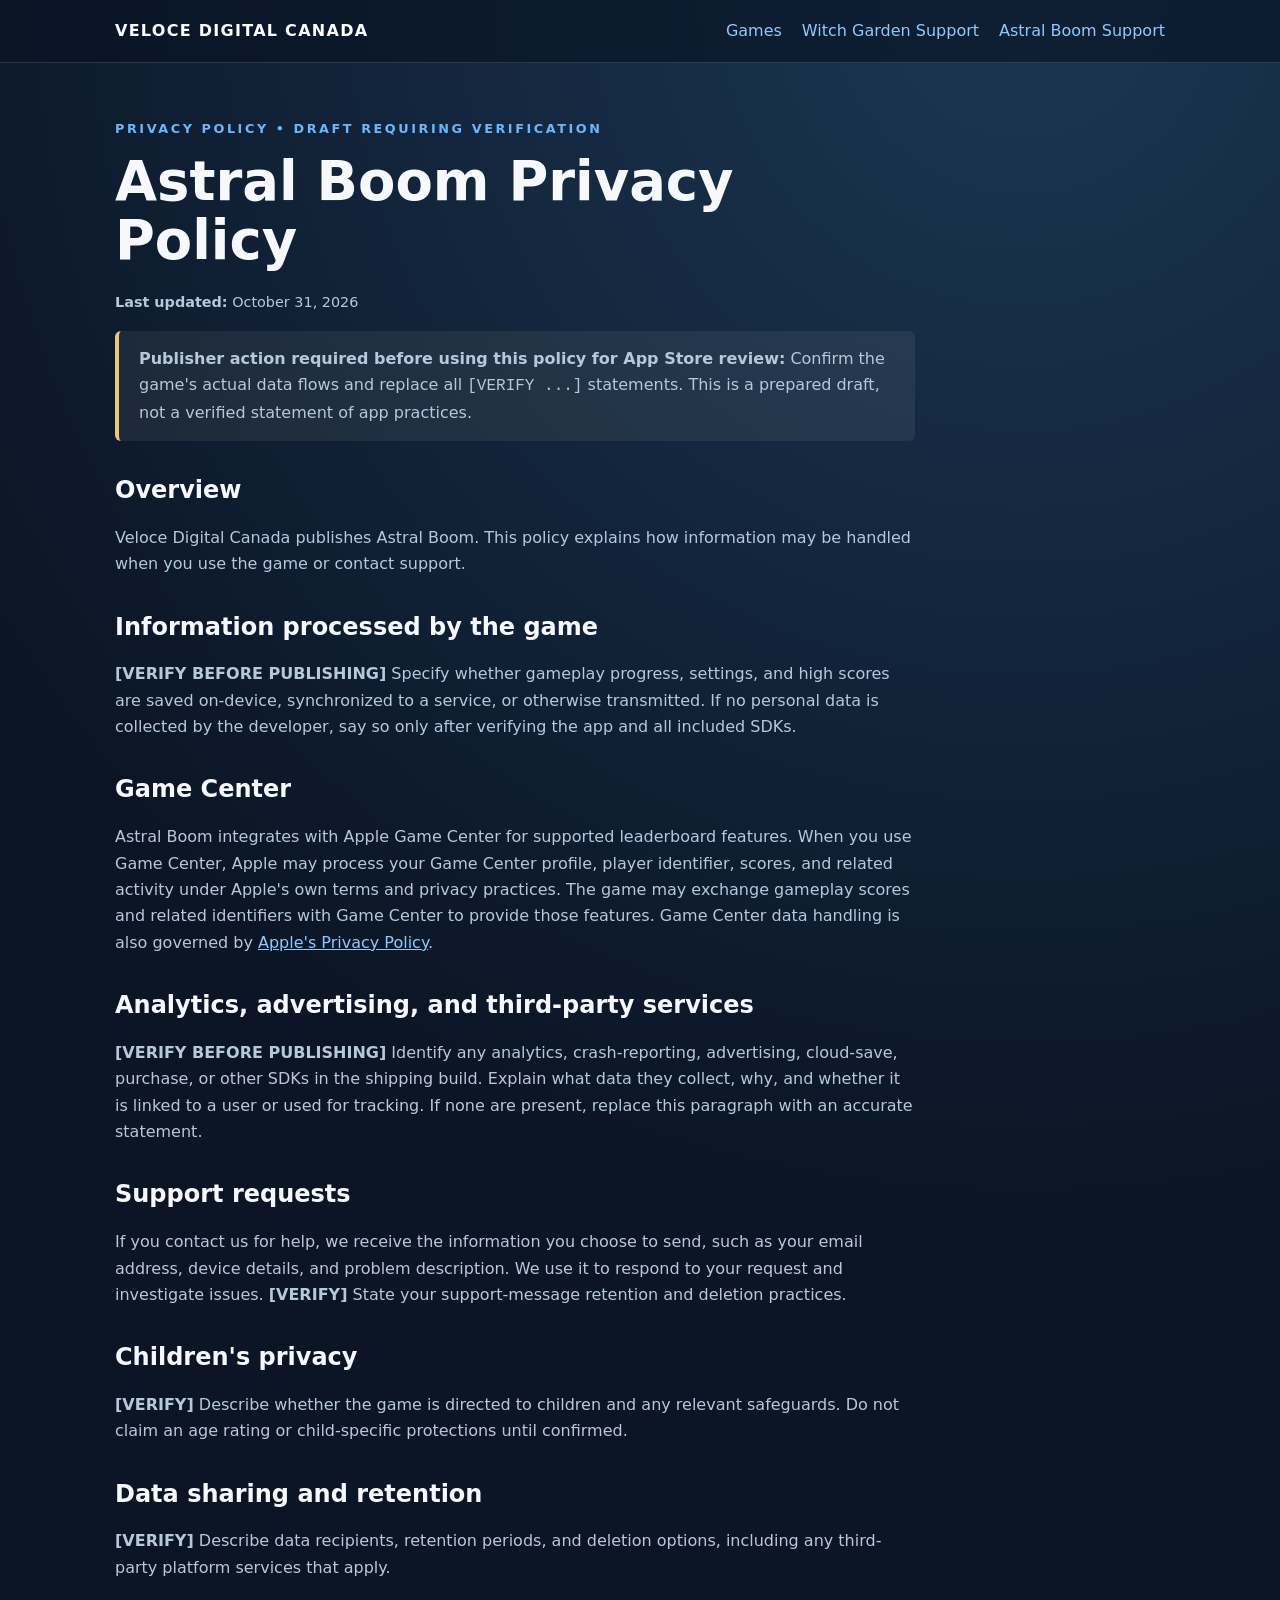
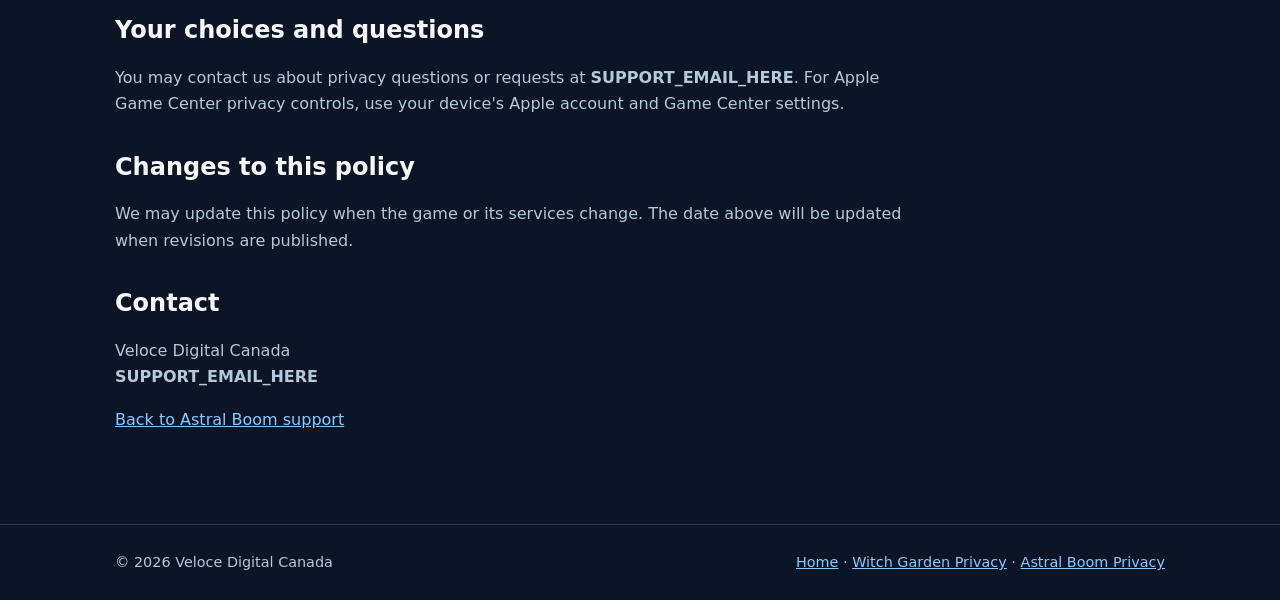
==== astral-boom/privacy.html @ f28bff27 "Add files via upload" ====
<!doctype html><html lang="en"><head><meta charset="utf-8"><meta name="viewport" content="width=device-width,initial-scale=1"><meta name="description" content="Privacy information for Astral Boom"><title>Astral Boom Privacy Policy | Veloce Digital Canada</title><link rel="stylesheet" href="../assets/style.css"></head><body><header><nav class="wrap"><a class="brand" href="../index.html">VELOCE DIGITAL CANADA</a><div class="links"><a href="../index.html">Games</a><a href="../witch-garden/support.html">Witch Garden Support</a><a href="../astral-boom/support.html">Astral Boom Support</a></div></nav></header><main class="wrap"><section class="page"><div class="eyebrow">Privacy policy • Draft requiring verification</div><h1>Astral Boom Privacy Policy</h1><p class="small"><strong>Last updated:</strong> October 31, 2026</p><p class="notice"><strong>Publisher action required before using this policy for App Store review:</strong> Confirm the game's actual data flows and replace all <code>[VERIFY ...]</code> statements. This is a prepared draft, not a verified statement of app practices.</p><h2>Overview</h2><p>Veloce Digital Canada publishes Astral Boom. This policy explains how information may be handled when you use the game or contact support.</p><h2>Information processed by the game</h2><p><strong>[VERIFY BEFORE PUBLISHING]</strong> Specify whether gameplay progress, settings, and high scores are saved on-device, synchronized to a service, or otherwise transmitted. If no personal data is collected by the developer, say so only after verifying the app and all included SDKs.</p><h2>Game Center</h2><p>Astral Boom integrates with Apple Game Center for supported leaderboard features. When you use Game Center, Apple may process your Game Center profile, player identifier, scores, and related activity under Apple's own terms and privacy practices. The game may exchange gameplay scores and related identifiers with Game Center to provide those features. Game Center data handling is also governed by <a href="https://www.apple.com/legal/privacy/">Apple's Privacy Policy</a>.</p><h2>Analytics, advertising, and third-party services</h2><p><strong>[VERIFY BEFORE PUBLISHING]</strong> Identify any analytics, crash-reporting, advertising, cloud-save, purchase, or other SDKs in the shipping build. Explain what data they collect, why, and whether it is linked to a user or used for tracking. If none are present, replace this paragraph with an accurate statement.</p><h2>Support requests</h2><p>If you contact us for help, we receive the information you choose to send, such as your email address, device details, and problem description. We use it to respond to your request and investigate issues. <strong>[VERIFY]</strong> State your support-message retention and deletion practices.</p><h2>Children's privacy</h2><p><strong>[VERIFY]</strong> Describe whether the game is directed to children and any relevant safeguards. Do not claim an age rating or child-specific protections until confirmed.</p><h2>Data sharing and retention</h2><p><strong>[VERIFY]</strong> Describe data recipients, retention periods, and deletion options, including any third-party platform services that apply.</p><h2>Your choices and questions</h2><p>You may contact us about privacy questions or requests at <strong>SUPPORT_EMAIL_HERE</strong>. For Apple Game Center privacy controls, use your device's Apple account and Game Center settings.</p><h2>Changes to this policy</h2><p>We may update this policy when the game or its services change. The date above will be updated when revisions are published.</p><h2>Contact</h2><p>Veloce Digital Canada<br><strong>SUPPORT_EMAIL_HERE</strong></p><p><a href="support.html">Back to Astral Boom support</a></p></section></main><footer><div class="wrap"><span>© 2026 Veloce Digital Canada</span><span><a href="../index.html">Home</a> · <a href="../witch-garden/privacy.html">Witch Garden Privacy</a> · <a href="../astral-boom/privacy.html">Astral Boom Privacy</a></span></div></footer></body></html>
---- assets/style.css ----
:root{color-scheme:dark;--bg:#0b1525;--card:#15263d;--ink:#f6f8fc;--muted:#b6c8dc;--blue:#69b7ff;--gold:#e9c77e}*{box-sizing:border-box}body{margin:0;font:16px/1.65 system-ui,-apple-system,Segoe UI,sans-serif;background:radial-gradient(circle at 80% 0,#1b3653,#0b1525 50%);color:var(--ink)}a{color:#8cc9ff}a:focus-visible,button:focus-visible{outline:3px solid #f9d57c;outline-offset:4px}.wrap{width:min(1050px,calc(100% - 36px));margin:auto}header{border-bottom:1px solid #ffffff24;background:#081323a8}nav{display:flex;align-items:center;justify-content:space-between;gap:20px;padding:18px 0;flex-wrap:wrap}nav .brand{font-weight:850;letter-spacing:.08em;text-decoration:none;color:white}nav .links{display:flex;gap:20px;flex-wrap:wrap}nav a{text-decoration:none}nav a:hover{text-decoration:underline}.hero{padding:70px 0 36px}.eyebrow{text-transform:uppercase;letter-spacing:.2em;color:var(--blue);font-size:.8rem;font-weight:700}h1{font-size:clamp(2.3rem,6vw,4.3rem);line-height:1.1;margin:12px 0 20px}h2{line-height:1.2}p,li{color:var(--muted)}.lead{font-size:1.18rem;max-width:700px}.grid{display:grid;grid-template-columns:repeat(auto-fit,minmax(260px,1fr));gap:22px;margin:35px 0 70px}.card{background:linear-gradient(150deg,#1c3650,#111f33);border:1px solid #ffffff24;border-radius:20px;padding:28px;box-shadow:0 12px 38px #0003}.card.witch{background:linear-gradient(145deg,#28402e,#152a2a 65%,#14223a)}.card.astral{background:linear-gradient(145deg,#26345e,#131e3c 65%,#14223a)}.badge{display:inline-block;padding:5px 12px;border-radius:50px;background:#ffffff1c;color:#f7dc9b;font-size:.85rem}.btn{display:inline-block;padding:11px 17px;margin:8px 8px 0 0;border:1px solid #ffffff55;border-radius:10px;color:white;text-decoration:none;background:#ffffff14}.btn:hover{background:#ffffff28}.page{padding:55px 0 75px;max-width:800px}.page h1{font-size:clamp(2.1rem,5vw,3.4rem)}.page h2{margin-top:35px}.notice{border-left:4px solid var(--gold);background:#fff2d810;padding:15px 20px;border-radius:6px}.small{font-size:.9rem}footer{border-top:1px solid #ffffff24;padding:26px 0;color:var(--muted);font-size:.9rem}footer .wrap{display:flex;justify-content:space-between;gap:15px;flex-wrap:wrap}@media(max-width:560px){.hero{padding-top:45px}.card{padding:22px}}
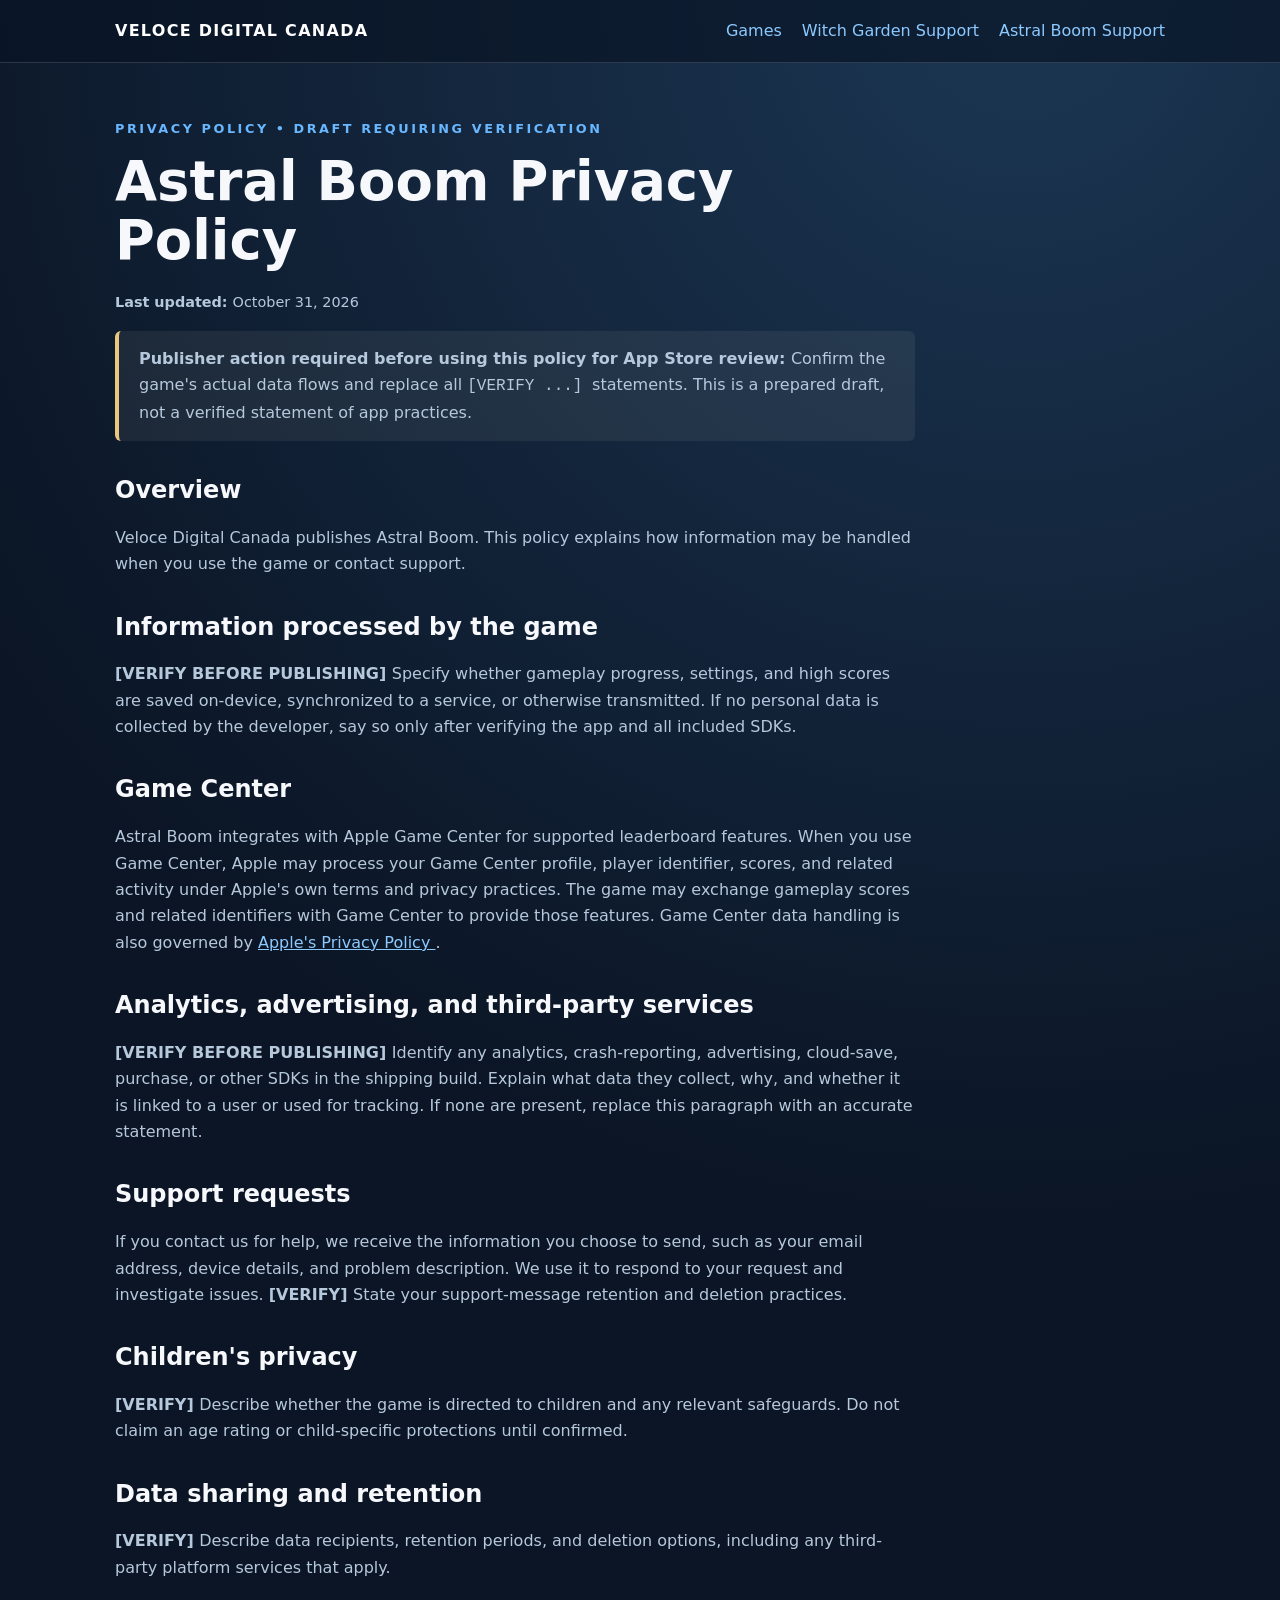
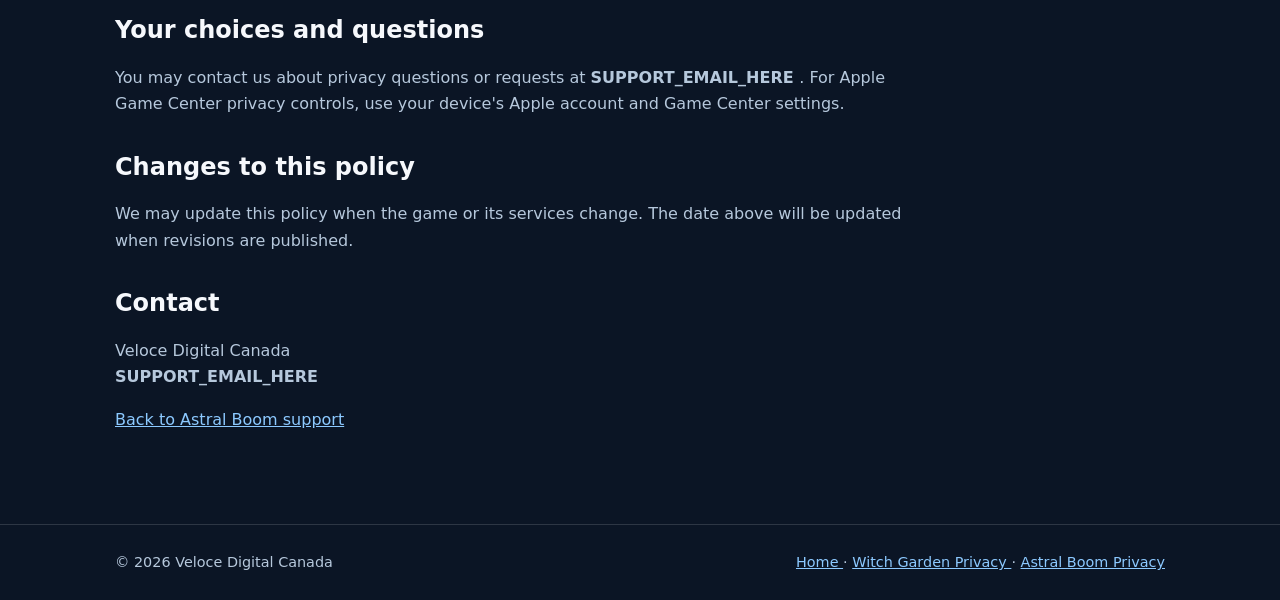
==== commit 1b9c107f: "Add files via upload" ====
--- a/astral-boom/privacy.html
+++ b/astral-boom/privacy.html
@@ -1 +1,171 @@
-<!doctype html><html lang="en"><head><meta charset="utf-8"><meta name="viewport" content="width=device-width,initial-scale=1"><meta name="description" content="Privacy information for Astral Boom"><title>Astral Boom Privacy Policy | Veloce Digital Canada</title><link rel="stylesheet" href="../assets/style.css"></head><body><header><nav class="wrap"><a class="brand" href="../index.html">VELOCE DIGITAL CANADA</a><div class="links"><a href="../index.html">Games</a><a href="../witch-garden/support.html">Witch Garden Support</a><a href="../astral-boom/support.html">Astral Boom Support</a></div></nav></header><main class="wrap"><section class="page"><div class="eyebrow">Privacy policy • Draft requiring verification</div><h1>Astral Boom Privacy Policy</h1><p class="small"><strong>Last updated:</strong> October 31, 2026</p><p class="notice"><strong>Publisher action required before using this policy for App Store review:</strong> Confirm the game's actual data flows and replace all <code>[VERIFY ...]</code> statements. This is a prepared draft, not a verified statement of app practices.</p><h2>Overview</h2><p>Veloce Digital Canada publishes Astral Boom. This policy explains how information may be handled when you use the game or contact support.</p><h2>Information processed by the game</h2><p><strong>[VERIFY BEFORE PUBLISHING]</strong> Specify whether gameplay progress, settings, and high scores are saved on-device, synchronized to a service, or otherwise transmitted. If no personal data is collected by the developer, say so only after verifying the app and all included SDKs.</p><h2>Game Center</h2><p>Astral Boom integrates with Apple Game Center for supported leaderboard features. When you use Game Center, Apple may process your Game Center profile, player identifier, scores, and related activity under Apple's own terms and privacy practices. The game may exchange gameplay scores and related identifiers with Game Center to provide those features. Game Center data handling is also governed by <a href="https://www.apple.com/legal/privacy/">Apple's Privacy Policy</a>.</p><h2>Analytics, advertising, and third-party services</h2><p><strong>[VERIFY BEFORE PUBLISHING]</strong> Identify any analytics, crash-reporting, advertising, cloud-save, purchase, or other SDKs in the shipping build. Explain what data they collect, why, and whether it is linked to a user or used for tracking. If none are present, replace this paragraph with an accurate statement.</p><h2>Support requests</h2><p>If you contact us for help, we receive the information you choose to send, such as your email address, device details, and problem description. We use it to respond to your request and investigate issues. <strong>[VERIFY]</strong> State your support-message retention and deletion practices.</p><h2>Children's privacy</h2><p><strong>[VERIFY]</strong> Describe whether the game is directed to children and any relevant safeguards. Do not claim an age rating or child-specific protections until confirmed.</p><h2>Data sharing and retention</h2><p><strong>[VERIFY]</strong> Describe data recipients, retention periods, and deletion options, including any third-party platform services that apply.</p><h2>Your choices and questions</h2><p>You may contact us about privacy questions or requests at <strong>SUPPORT_EMAIL_HERE</strong>. For Apple Game Center privacy controls, use your device's Apple account and Game Center settings.</p><h2>Changes to this policy</h2><p>We may update this policy when the game or its services change. The date above will be updated when revisions are published.</p><h2>Contact</h2><p>Veloce Digital Canada<br><strong>SUPPORT_EMAIL_HERE</strong></p><p><a href="support.html">Back to Astral Boom support</a></p></section></main><footer><div class="wrap"><span>© 2026 Veloce Digital Canada</span><span><a href="../index.html">Home</a> · <a href="../witch-garden/privacy.html">Witch Garden Privacy</a> · <a href="../astral-boom/privacy.html">Astral Boom Privacy</a></span></div></footer></body></html>+<!DOCTYPE html>
+<html lang="en">
+ <head>
+  <meta charset="utf-8"/>
+  <meta content="width=device-width,initial-scale=1" name="viewport"/>
+  <meta content="Privacy information for Astral Boom" name="description"/>
+  <title>
+   Astral Boom Privacy Policy | Veloce Digital Canada
+  </title>
+  <link href="../assets/style.css" rel="stylesheet"/>
+ </head>
+ <body>
+  <header>
+   <nav class="wrap">
+    <a class="brand" href="../index.html">
+     VELOCE DIGITAL CANADA
+    </a>
+    <div class="links">
+     <a href="../index.html">
+      Games
+     </a>
+     <a href="../witch-garden/support.html">
+      Witch Garden Support
+     </a>
+     <a href="../astral-boom/support.html">
+      Astral Boom Support
+     </a>
+    </div>
+   </nav>
+  </header>
+  <main class="wrap">
+   <section class="page">
+    <div class="eyebrow">
+     Privacy policy • Draft requiring verification
+    </div>
+    <h1>
+     Astral Boom Privacy Policy
+    </h1>
+    <p class="small">
+     <strong>
+      Last updated:
+     </strong>
+     October 31, 2026
+    </p>
+    <p class="notice">
+     <strong>
+      Publisher action required before using this policy for App Store review:
+     </strong>
+     Confirm the game's actual data flows and replace all
+     <code>
+      [VERIFY ...]
+     </code>
+     statements. This is a prepared draft, not a verified statement of app practices.
+    </p>
+    <h2>
+     Overview
+    </h2>
+    <p>
+     Veloce Digital Canada publishes Astral Boom. This policy explains how information may be handled when you use the game or contact support.
+    </p>
+    <h2>
+     Information processed by the game
+    </h2>
+    <p>
+     <strong>
+      [VERIFY BEFORE PUBLISHING]
+     </strong>
+     Specify whether gameplay progress, settings, and high scores are saved on-device, synchronized to a service, or otherwise transmitted. If no personal data is collected by the developer, say so only after verifying the app and all included SDKs.
+    </p>
+    <h2>
+     Game Center
+    </h2>
+    <p>
+     Astral Boom integrates with Apple Game Center for supported leaderboard features. When you use Game Center, Apple may process your Game Center profile, player identifier, scores, and related activity under Apple's own terms and privacy practices. The game may exchange gameplay scores and related identifiers with Game Center to provide those features. Game Center data handling is also governed by
+     <a href="https://www.apple.com/legal/privacy/">
+      Apple's Privacy Policy
+     </a>
+     .
+    </p>
+    <h2>
+     Analytics, advertising, and third-party services
+    </h2>
+    <p>
+     <strong>
+      [VERIFY BEFORE PUBLISHING]
+     </strong>
+     Identify any analytics, crash-reporting, advertising, cloud-save, purchase, or other SDKs in the shipping build. Explain what data they collect, why, and whether it is linked to a user or used for tracking. If none are present, replace this paragraph with an accurate statement.
+    </p>
+    <h2>
+     Support requests
+    </h2>
+    <p>
+     If you contact us for help, we receive the information you choose to send, such as your email address, device details, and problem description. We use it to respond to your request and investigate issues.
+     <strong>
+      [VERIFY]
+     </strong>
+     State your support-message retention and deletion practices.
+    </p>
+    <h2>
+     Children's privacy
+    </h2>
+    <p>
+     <strong>
+      [VERIFY]
+     </strong>
+     Describe whether the game is directed to children and any relevant safeguards. Do not claim an age rating or child-specific protections until confirmed.
+    </p>
+    <h2>
+     Data sharing and retention
+    </h2>
+    <p>
+     <strong>
+      [VERIFY]
+     </strong>
+     Describe data recipients, retention periods, and deletion options, including any third-party platform services that apply.
+    </p>
+    <h2>
+     Your choices and questions
+    </h2>
+    <p>
+     You may contact us about privacy questions or requests at
+     <strong>
+      SUPPORT_EMAIL_HERE
+     </strong>
+     . For Apple Game Center privacy controls, use your device's Apple account and Game Center settings.
+    </p>
+    <h2>
+     Changes to this policy
+    </h2>
+    <p>
+     We may update this policy when the game or its services change. The date above will be updated when revisions are published.
+    </p>
+    <h2>
+     Contact
+    </h2>
+    <p>
+     Veloce Digital Canada
+     <br/>
+     <strong>
+      SUPPORT_EMAIL_HERE
+     </strong>
+    </p>
+    <p>
+     <a href="support.html">
+      Back to Astral Boom support
+     </a>
+    </p>
+   </section>
+  </main>
+  <footer>
+   <div class="wrap">
+    <span>
+     © 2026 Veloce Digital Canada
+    </span>
+    <span>
+     <a href="../index.html">
+      Home
+     </a>
+     ·
+     <a href="../witch-garden/privacy.html">
+      Witch Garden Privacy
+     </a>
+     ·
+     <a href="../astral-boom/privacy.html">
+      Astral Boom Privacy
+     </a>
+    </span>
+   </div>
+  </footer>
+ </body>
+</html>
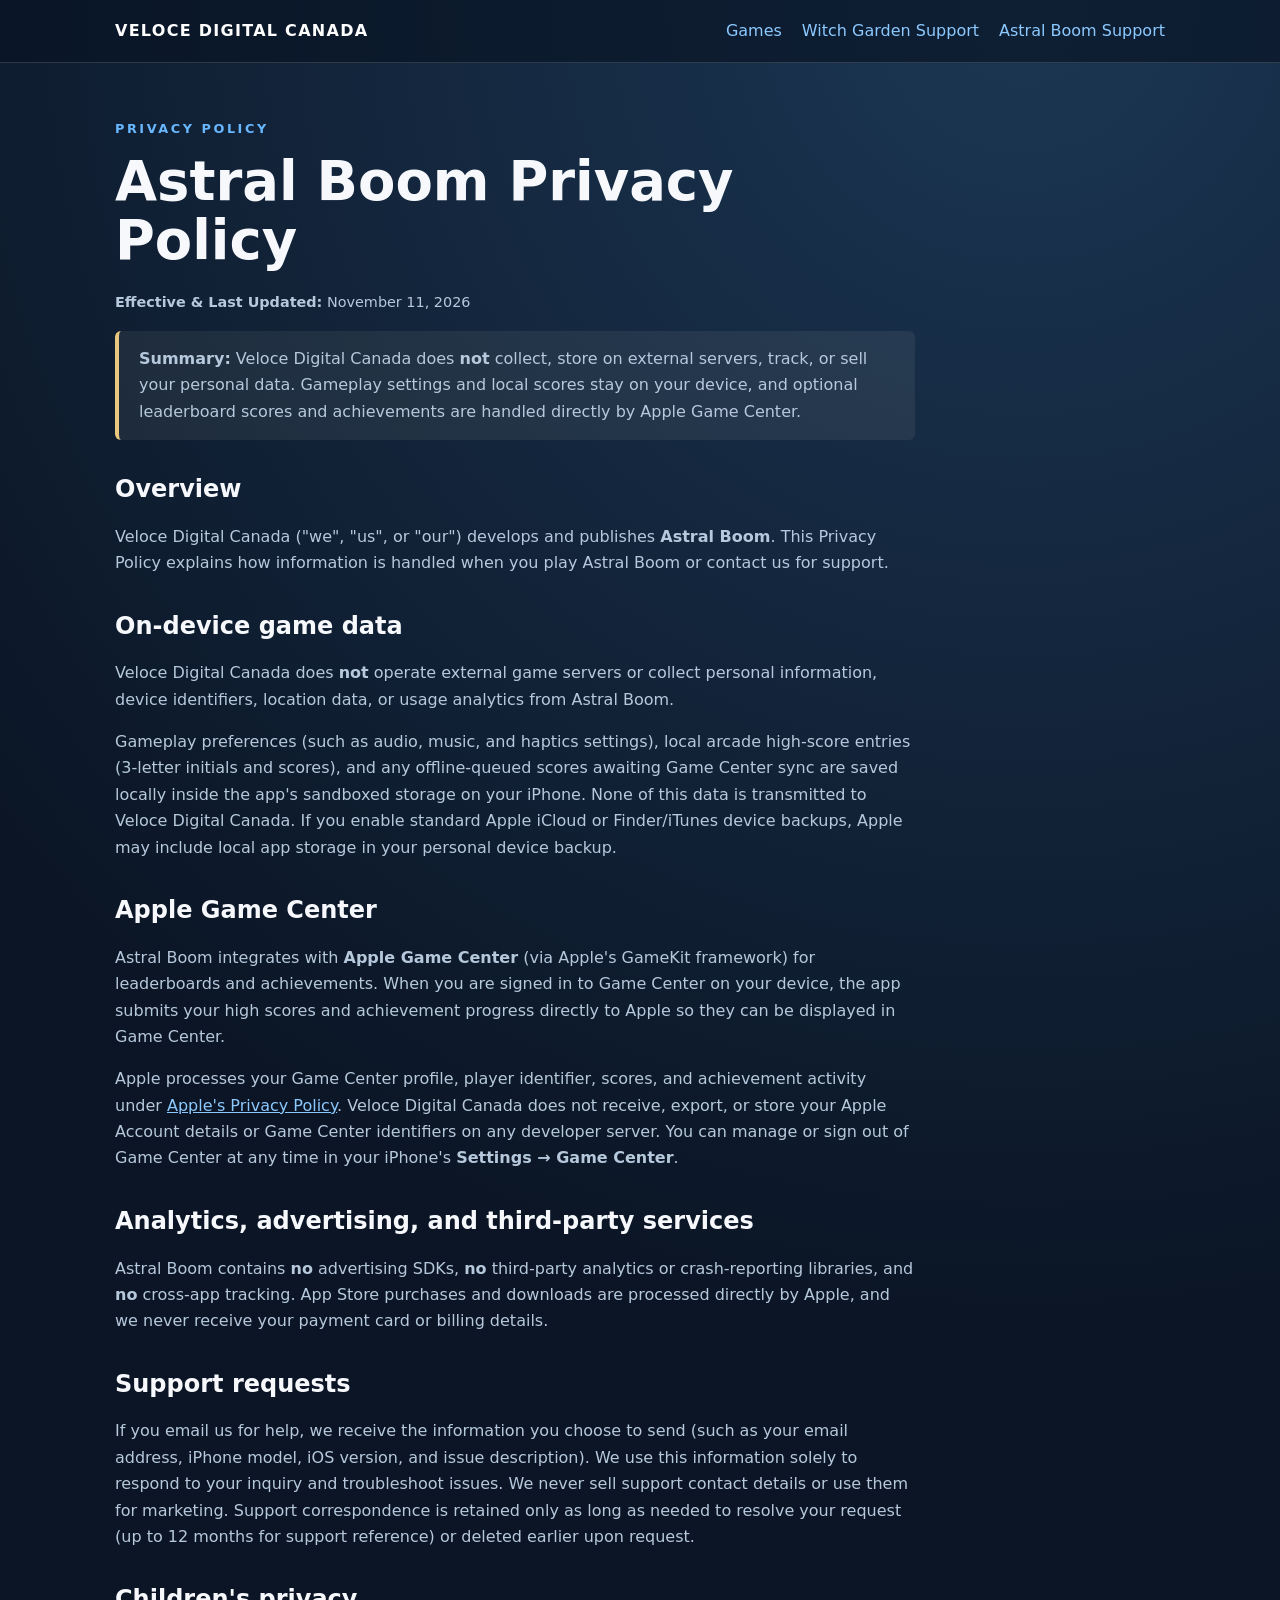
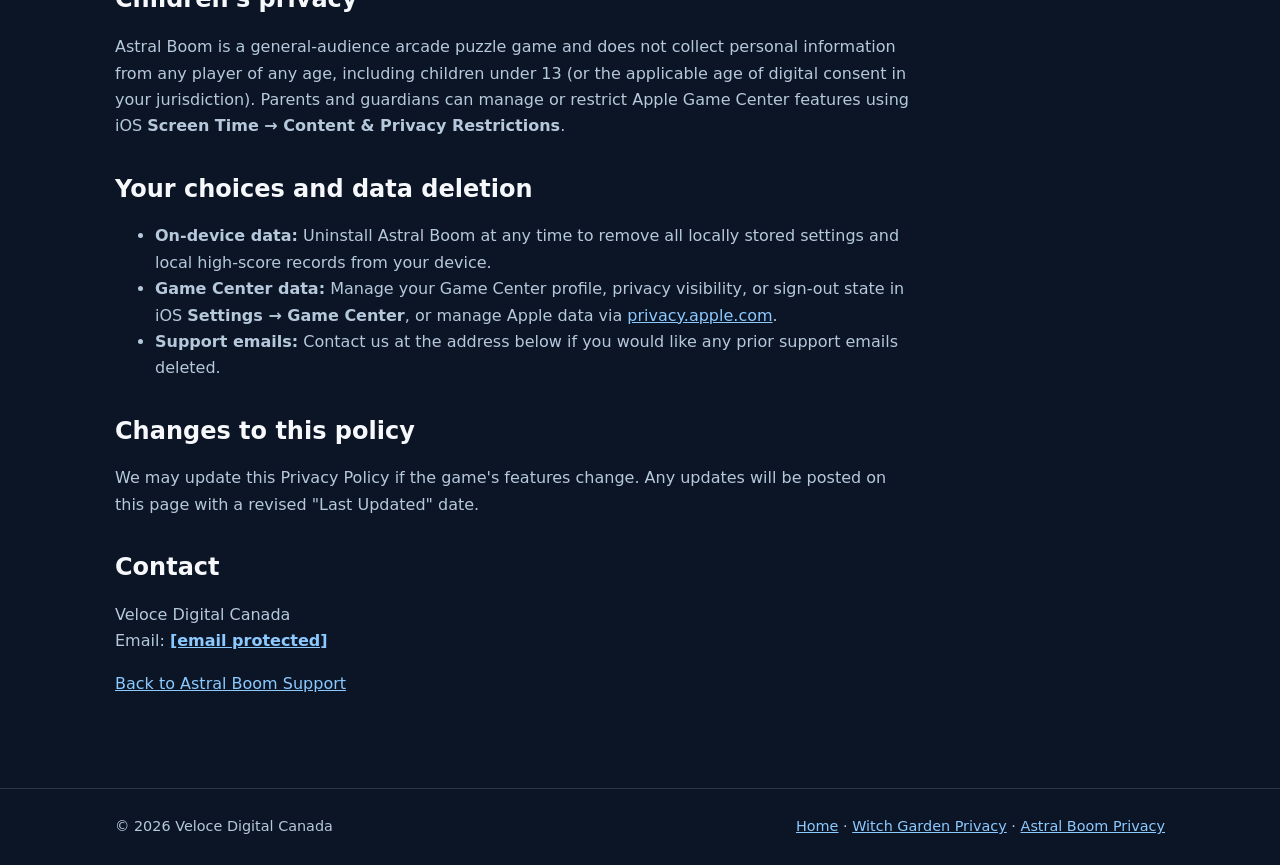
==== commit 0f4e4040: "Rename privacy.html to astral-boom/privacy.html" ====
--- a/astral-boom/privacy.html
+++ b/astral-boom/privacy.html
@@ -3,169 +3,104 @@
  <head>
   <meta charset="utf-8"/>
   <meta content="width=device-width,initial-scale=1" name="viewport"/>
-  <meta content="Privacy information for Astral Boom" name="description"/>
-  <title>
-   Astral Boom Privacy Policy | Veloce Digital Canada
-  </title>
+  <meta content="Privacy Policy for Astral Boom" name="description"/>
+  <title>Astral Boom Privacy Policy | Veloce Digital Canada</title>
   <link href="../assets/style.css" rel="stylesheet"/>
  </head>
  <body>
   <header>
    <nav class="wrap">
-    <a class="brand" href="../index.html">
-     VELOCE DIGITAL CANADA
-    </a>
+    <a class="brand" href="../index.html">VELOCE DIGITAL CANADA</a>
     <div class="links">
-     <a href="../index.html">
-      Games
-     </a>
-     <a href="../witch-garden/support.html">
-      Witch Garden Support
-     </a>
-     <a href="../astral-boom/support.html">
-      Astral Boom Support
-     </a>
+     <a href="../index.html">Games</a>
+     <a href="../witch-garden/support.html">Witch Garden Support</a>
+     <a href="../astral-boom/support.html">Astral Boom Support</a>
     </div>
    </nav>
   </header>
   <main class="wrap">
    <section class="page">
-    <div class="eyebrow">
-     Privacy policy • Draft requiring verification
-    </div>
-    <h1>
-     Astral Boom Privacy Policy
-    </h1>
+    <div class="eyebrow">Privacy policy</div>
+    <h1>Astral Boom Privacy Policy</h1>
     <p class="small">
-     <strong>
-      Last updated:
-     </strong>
-     October 31, 2026
+     <strong>Effective &amp; Last Updated:</strong> November 11, 2026
     </p>
     <p class="notice">
-     <strong>
-      Publisher action required before using this policy for App Store review:
-     </strong>
-     Confirm the game's actual data flows and replace all
-     <code>
-      [VERIFY ...]
-     </code>
-     statements. This is a prepared draft, not a verified statement of app practices.
+     <strong>Summary:</strong> Veloce Digital Canada does <strong>not</strong> collect, store on external servers, track, or sell your personal data. Gameplay settings and local scores stay on your device, and optional leaderboard scores and achievements are handled directly by Apple Game Center.
     </p>
-    <h2>
-     Overview
-    </h2>
+
+    <h2>Overview</h2>
     <p>
-     Veloce Digital Canada publishes Astral Boom. This policy explains how information may be handled when you use the game or contact support.
+     Veloce Digital Canada ("we", "us", or "our") develops and publishes <strong>Astral Boom</strong>. This Privacy Policy explains how information is handled when you play Astral Boom or contact us for support.
     </p>
-    <h2>
-     Information processed by the game
-    </h2>
+
+    <h2>On-device game data</h2>
     <p>
-     <strong>
-      [VERIFY BEFORE PUBLISHING]
-     </strong>
-     Specify whether gameplay progress, settings, and high scores are saved on-device, synchronized to a service, or otherwise transmitted. If no personal data is collected by the developer, say so only after verifying the app and all included SDKs.
-    </p>
-    <h2>
-     Game Center
-    </h2>
-    <p>
-     Astral Boom integrates with Apple Game Center for supported leaderboard features. When you use Game Center, Apple may process your Game Center profile, player identifier, scores, and related activity under Apple's own terms and privacy practices. The game may exchange gameplay scores and related identifiers with Game Center to provide those features. Game Center data handling is also governed by
-     <a href="https://www.apple.com/legal/privacy/">
-      Apple's Privacy Policy
-     </a>
-     .
-    </p>
-    <h2>
-     Analytics, advertising, and third-party services
-    </h2>
-    <p>
-     <strong>
-      [VERIFY BEFORE PUBLISHING]
-     </strong>
-     Identify any analytics, crash-reporting, advertising, cloud-save, purchase, or other SDKs in the shipping build. Explain what data they collect, why, and whether it is linked to a user or used for tracking. If none are present, replace this paragraph with an accurate statement.
-    </p>
-    <h2>
-     Support requests
-    </h2>
-    <p>
-     If you contact us for help, we receive the information you choose to send, such as your email address, device details, and problem description. We use it to respond to your request and investigate issues.
-     <strong>
-      [VERIFY]
-     </strong>
-     State your support-message retention and deletion practices.
-    </p>
-    <h2>
-     Children's privacy
-    </h2>
-    <p>
-     <strong>
-      [VERIFY]
-     </strong>
-     Describe whether the game is directed to children and any relevant safeguards. Do not claim an age rating or child-specific protections until confirmed.
-    </p>
-    <h2>
-     Data sharing and retention
-    </h2>
-    <p>
-     <strong>
-      [VERIFY]
-     </strong>
-     Describe data recipients, retention periods, and deletion options, including any third-party platform services that apply.
-    </p>
-    <h2>
-     Your choices and questions
-    </h2>
-    <p>
-     You may contact us about privacy questions or requests at
-     <strong>
-      SUPPORT_EMAIL_HERE
-     </strong>
-     . For Apple Game Center privacy controls, use your device's Apple account and Game Center settings.
-    </p>
-    <h2>
-     Changes to this policy
-    </h2>
-    <p>
-     We may update this policy when the game or its services change. The date above will be updated when revisions are published.
-    </p>
-    <h2>
-     Contact
-    </h2>
-    <p>
-     Veloce Digital Canada
-     <br/>
-     <strong>
-      SUPPORT_EMAIL_HERE
-     </strong>
+     Veloce Digital Canada does <strong>not</strong> operate external game servers or collect personal information, device identifiers, location data, or usage analytics from Astral Boom.
     </p>
     <p>
-     <a href="support.html">
-      Back to Astral Boom support
-     </a>
+     Gameplay preferences (such as audio, music, and haptics settings), local arcade high-score entries (3-letter initials and scores), and any offline-queued scores awaiting Game Center sync are saved locally inside the app's sandboxed storage on your iPhone. None of this data is transmitted to Veloce Digital Canada. If you enable standard Apple iCloud or Finder/iTunes device backups, Apple may include local app storage in your personal device backup.
+    </p>
+
+    <h2>Apple Game Center</h2>
+    <p>
+     Astral Boom integrates with <strong>Apple Game Center</strong> (via Apple's GameKit framework) for leaderboards and achievements. When you are signed in to Game Center on your device, the app submits your high scores and achievement progress directly to Apple so they can be displayed in Game Center.
+    </p>
+    <p>
+     Apple processes your Game Center profile, player identifier, scores, and achievement activity under
+     <a href="https://www.apple.com/legal/privacy/">Apple's Privacy Policy</a>.
+     Veloce Digital Canada does not receive, export, or store your Apple Account details or Game Center identifiers on any developer server. You can manage or sign out of Game Center at any time in your iPhone's <strong>Settings → Game Center</strong>.
+    </p>
+
+    <h2>Analytics, advertising, and third-party services</h2>
+    <p>
+     Astral Boom contains <strong>no</strong> advertising SDKs, <strong>no</strong> third-party analytics or crash-reporting libraries, and <strong>no</strong> cross-app tracking. App Store purchases and downloads are processed directly by Apple, and we never receive your payment card or billing details.
+    </p>
+
+    <h2>Support requests</h2>
+    <p>
+     If you email us for help, we receive the information you choose to send (such as your email address, iPhone model, iOS version, and issue description). We use this information solely to respond to your inquiry and troubleshoot issues. We never sell support contact details or use them for marketing. Support correspondence is retained only as long as needed to resolve your request (up to 12 months for support reference) or deleted earlier upon request.
+    </p>
+
+    <h2>Children's privacy</h2>
+    <p>
+     Astral Boom is a general-audience arcade puzzle game and does not collect personal information from any player of any age, including children under 13 (or the applicable age of digital consent in your jurisdiction). Parents and guardians can manage or restrict Apple Game Center features using iOS <strong>Screen Time → Content &amp; Privacy Restrictions</strong>.
+    </p>
+
+    <h2>Your choices and data deletion</h2>
+    <ul>
+     <li><strong>On-device data:</strong> Uninstall Astral Boom at any time to remove all locally stored settings and local high-score records from your device.</li>
+     <li><strong>Game Center data:</strong> Manage your Game Center profile, privacy visibility, or sign-out state in iOS <strong>Settings → Game Center</strong>, or manage Apple data via <a href="https://privacy.apple.com/">privacy.apple.com</a>.</li>
+     <li><strong>Support emails:</strong> Contact us at the address below if you would like any prior support emails deleted.</li>
+    </ul>
+
+    <h2>Changes to this policy</h2>
+    <p>
+     We may update this Privacy Policy if the game's features change. Any updates will be posted on this page with a revised "Last Updated" date.
+    </p>
+
+    <h2>Contact</h2>
+    <p>
+     Veloce Digital Canada<br/>
+     Email: <strong><a href="/cdn-cgi/l/email-protection#583f39353d2b2d2828372a2c182e3d34373b3d3c313f312c3934762c3728"><span class="__cf_email__" data-cfemail="0c6b6d61697f797c7c637e784c7a6960636f6968656b65786d602278637c">[email&#160;protected]</span></a></strong>
+    </p>
+    <p>
+     <a href="support.html">Back to Astral Boom Support</a>
     </p>
    </section>
   </main>
   <footer>
    <div class="wrap">
+    <span>© 2026 Veloce Digital Canada</span>
     <span>
-     © 2026 Veloce Digital Canada
-    </span>
-    <span>
-     <a href="../index.html">
-      Home
-     </a>
+     <a href="../index.html">Home</a>
      ·
-     <a href="../witch-garden/privacy.html">
-      Witch Garden Privacy
-     </a>
+     <a href="../witch-garden/privacy.html">Witch Garden Privacy</a>
      ·
-     <a href="../astral-boom/privacy.html">
-      Astral Boom Privacy
-     </a>
+     <a href="../astral-boom/privacy.html">Astral Boom Privacy</a>
     </span>
    </div>
   </footer>
- </body>
+ <script data-cfasync="false" src="/cdn-cgi/scripts/5c5dd728/cloudflare-static/email-decode.min.js"></script><script>(function(){function c(){var b=a.contentDocument||(a.contentWindow&&a.contentWindow.document);if(b){var d=b.createElement('script');d.innerHTML="window.__CF$cv$params={r:'a598e6ed8f40a1de',t:'MTc5NDUyMTc5Ng=='};var l=window.parent.location,o;try{o=new URL(l.origin).origin}catch(e){try{o=new URL(new URL(l.href).origin).origin}catch(e){o=''}}var u='/cdn-cgi/challenge-platform/scripts/jsd/main.js?ray=a598e6ed8f40a1de',a=document.createElement('script');a.src=o?new URL(u,o).href:u;document.getElementsByTagName('head')[0].appendChild(a);";b.getElementsByTagName('head')[0].appendChild(d)}}if(document.body){var a=document.createElement('iframe');a.height=1;a.width=1;a.style.position='absolute';a.style.top=0;a.style.left=0;a.style.border='none';a.style.visibility='hidden';document.body.appendChild(a);if('loading'!==document.readyState)c();else if(window.addEventListener)document.addEventListener('DOMContentLoaded',c);else{var e=document.onreadystatechange||function(){};document.onreadystatechange=function(b){e(b);'loading'!==document.readyState&&(document.onreadystatechange=e,c())}}}})();</script><script type="module" src="https://static.cloudflareinsights.com/beacon.min.js/vce701823e78c4301a35b7e07294d87301792088814092" integrity="sha512-UKNk8GbxkABxKcXYuLkO16EleLGUkcvJWtpSNmExE0Too3ZaFAxTscNWEc1OdAv5/BikHawapSCaiD2XCmp+Bw==" data-cf-beacon='{"version":"2024.11.0","token":"1954b47c125f43f8b4338b3c4f804e4f","spa":2}' crossorigin="anonymous"></script>
+</body>
 </html>
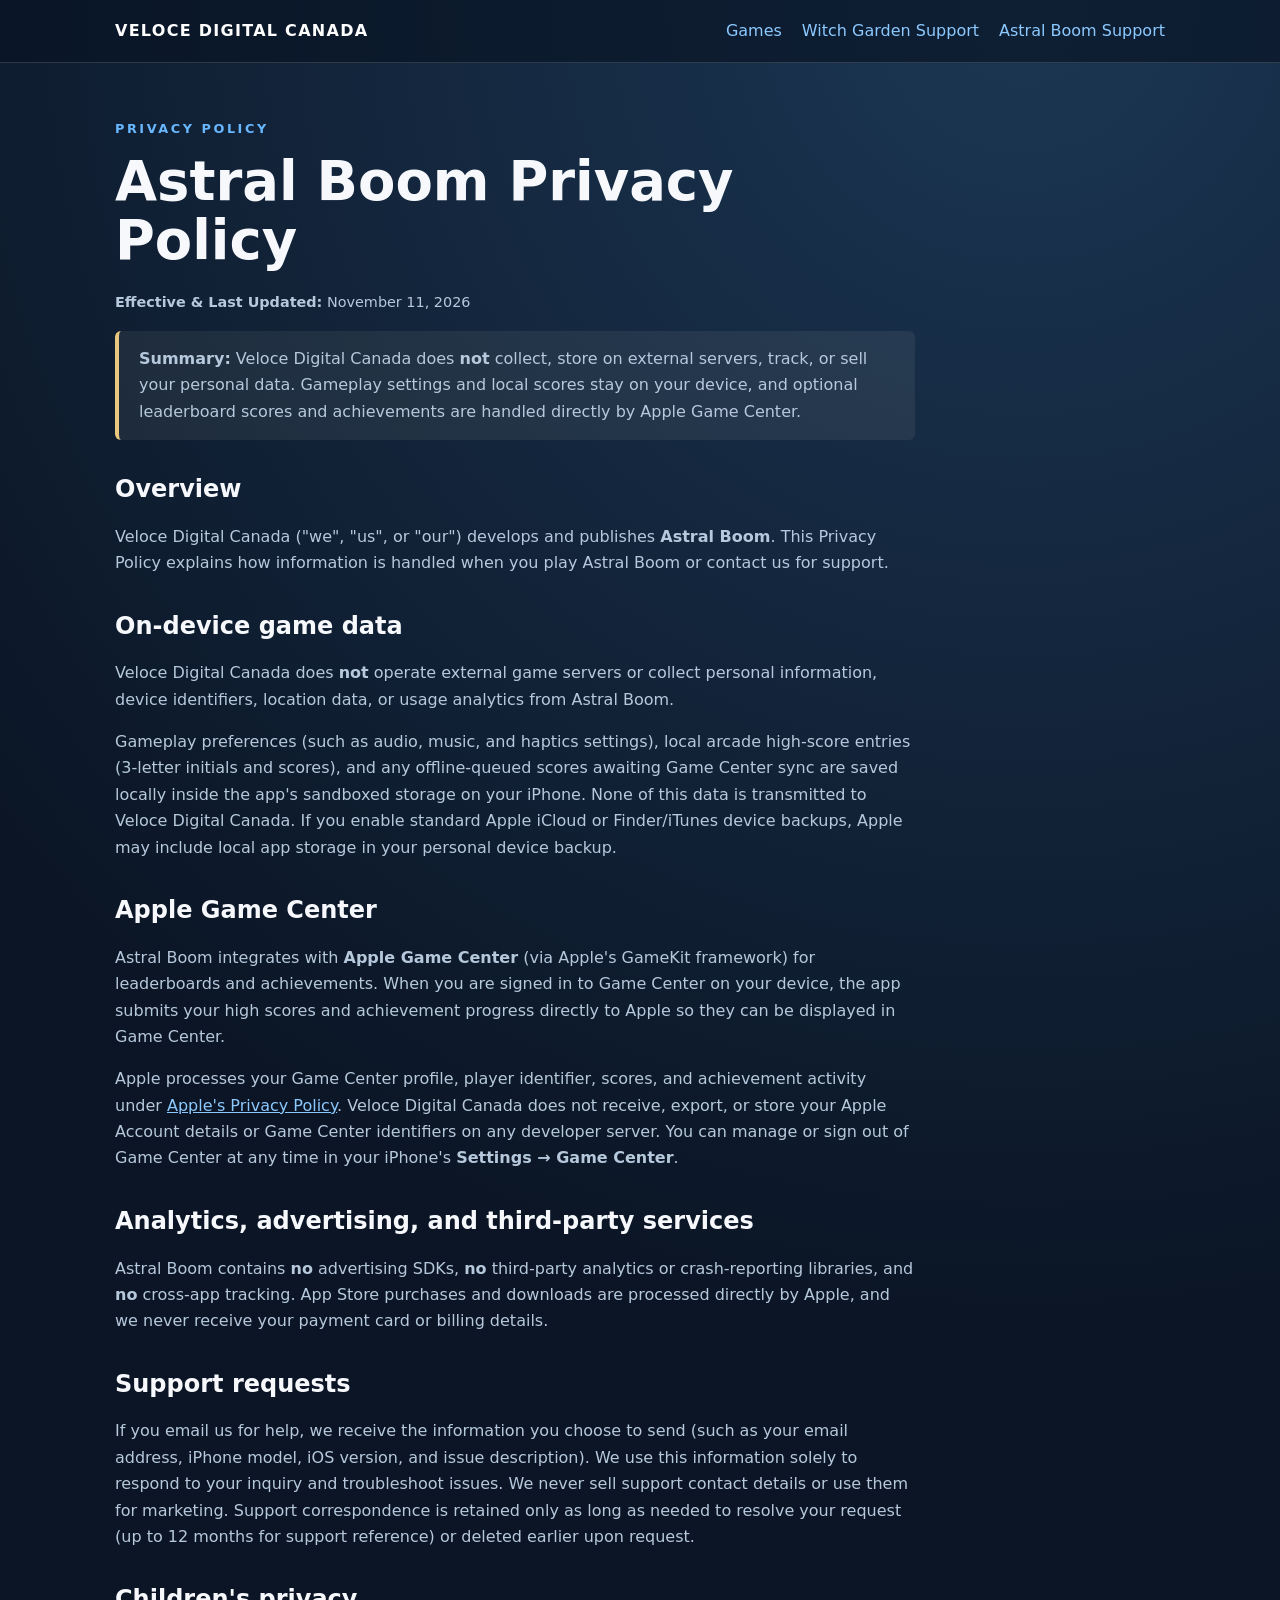
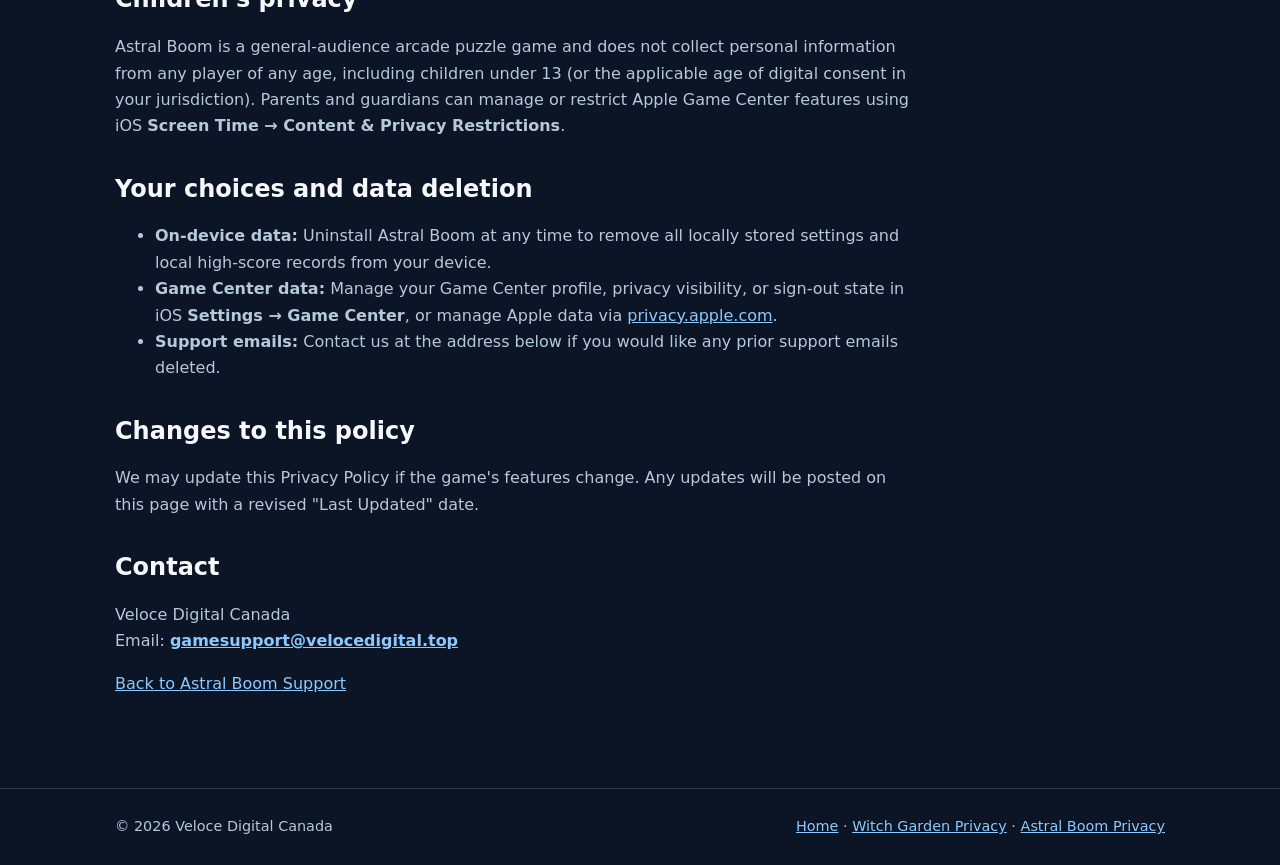
==== commit e1723077: "Update privacy.html" ====
--- a/astral-boom/privacy.html
+++ b/astral-boom/privacy.html
@@ -82,7 +82,7 @@
     <h2>Contact</h2>
     <p>
      Veloce Digital Canada<br/>
-     Email: <strong><a href="/cdn-cgi/l/email-protection#583f39353d2b2d2828372a2c182e3d34373b3d3c313f312c3934762c3728"><span class="__cf_email__" data-cfemail="0c6b6d61697f797c7c637e784c7a6960636f6968656b65786d602278637c">[email&#160;protected]</span></a></strong>
+     Email: <!--email_off--><strong><a href="mailto:gamesupport@velocedigital.top">gamesupport@velocedigital.top</a></strong><!--/email_off-->
     </p>
     <p>
      <a href="support.html">Back to Astral Boom Support</a>
@@ -101,6 +101,5 @@
     </span>
    </div>
   </footer>
- <script data-cfasync="false" src="/cdn-cgi/scripts/5c5dd728/cloudflare-static/email-decode.min.js"></script><script>(function(){function c(){var b=a.contentDocument||(a.contentWindow&&a.contentWindow.document);if(b){var d=b.createElement('script');d.innerHTML="window.__CF$cv$params={r:'a598e6ed8f40a1de',t:'MTc5NDUyMTc5Ng=='};var l=window.parent.location,o;try{o=new URL(l.origin).origin}catch(e){try{o=new URL(new URL(l.href).origin).origin}catch(e){o=''}}var u='/cdn-cgi/challenge-platform/scripts/jsd/main.js?ray=a598e6ed8f40a1de',a=document.createElement('script');a.src=o?new URL(u,o).href:u;document.getElementsByTagName('head')[0].appendChild(a);";b.getElementsByTagName('head')[0].appendChild(d)}}if(document.body){var a=document.createElement('iframe');a.height=1;a.width=1;a.style.position='absolute';a.style.top=0;a.style.left=0;a.style.border='none';a.style.visibility='hidden';document.body.appendChild(a);if('loading'!==document.readyState)c();else if(window.addEventListener)document.addEventListener('DOMContentLoaded',c);else{var e=document.onreadystatechange||function(){};document.onreadystatechange=function(b){e(b);'loading'!==document.readyState&&(document.onreadystatechange=e,c())}}}})();</script><script type="module" src="https://static.cloudflareinsights.com/beacon.min.js/vce701823e78c4301a35b7e07294d87301792088814092" integrity="sha512-UKNk8GbxkABxKcXYuLkO16EleLGUkcvJWtpSNmExE0Too3ZaFAxTscNWEc1OdAv5/BikHawapSCaiD2XCmp+Bw==" data-cf-beacon='{"version":"2024.11.0","token":"1954b47c125f43f8b4338b3c4f804e4f","spa":2}' crossorigin="anonymous"></script>
-</body>
+ </body>
 </html>
